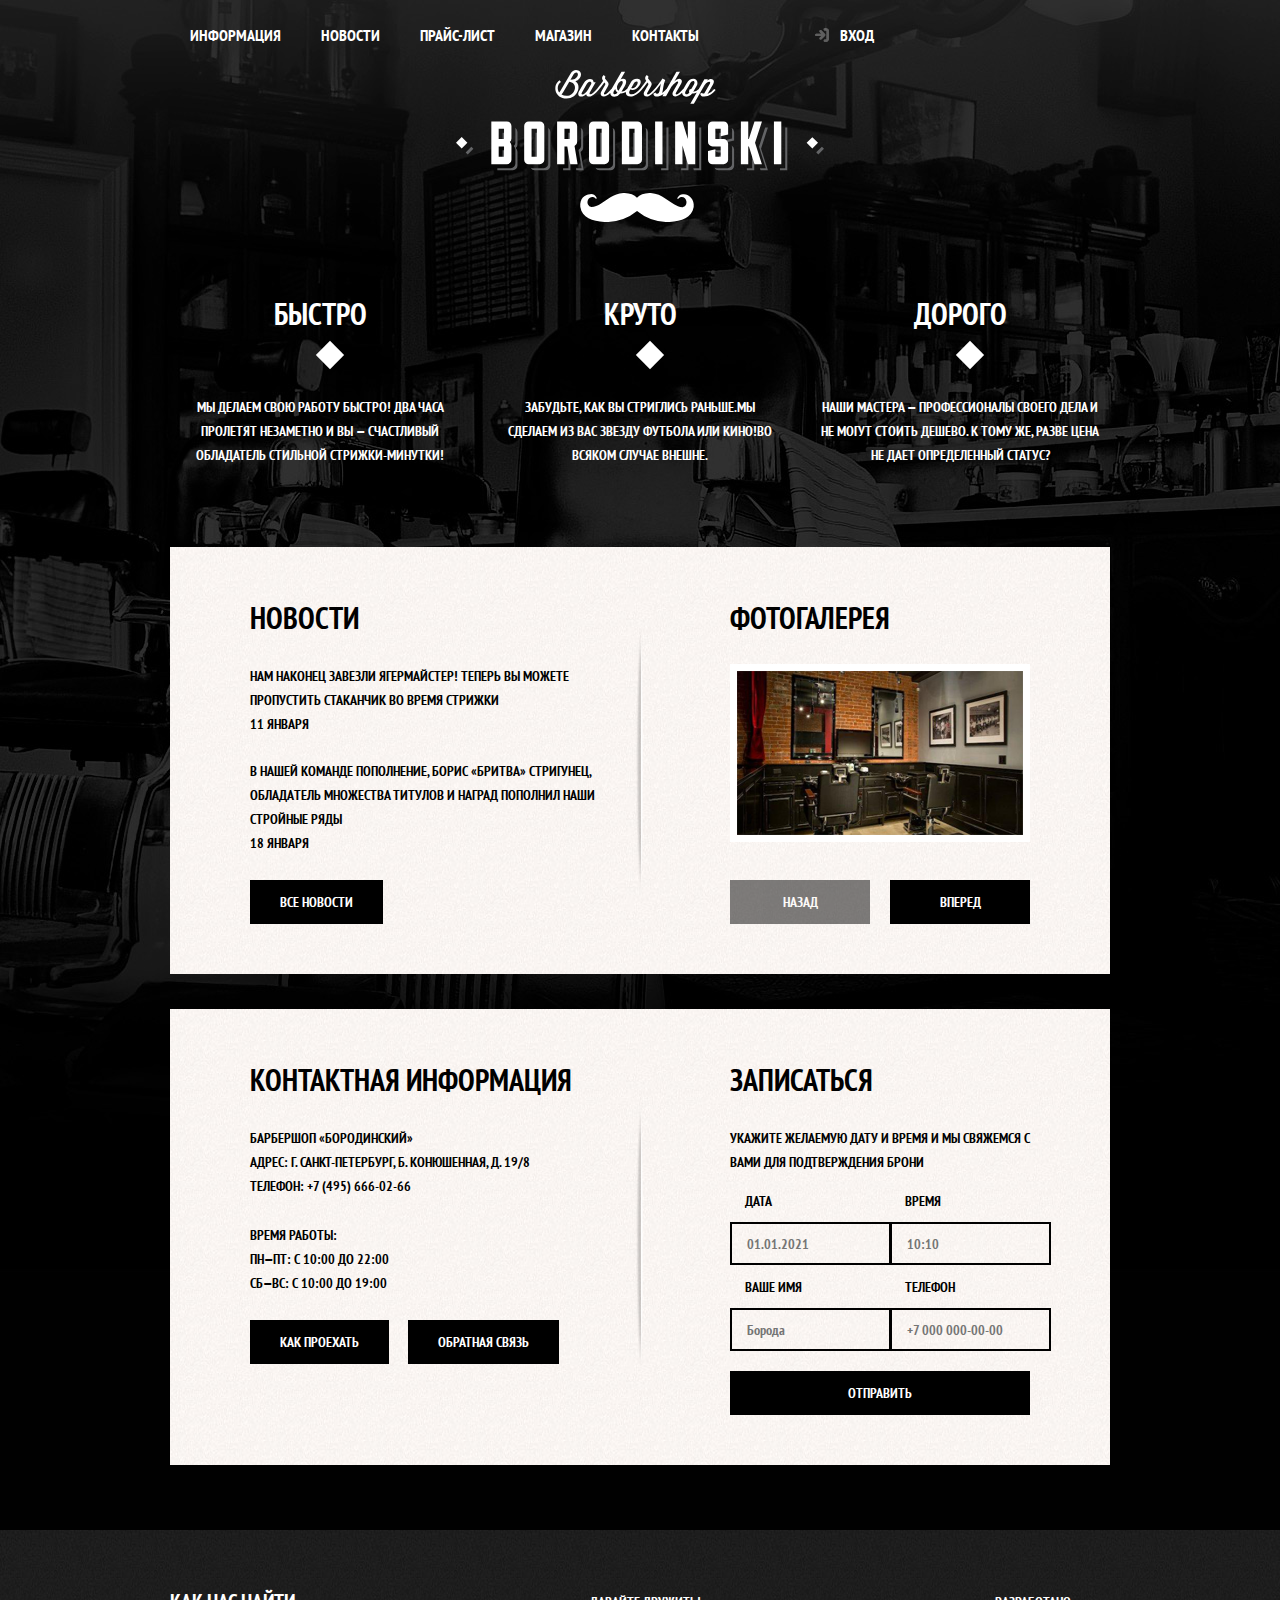
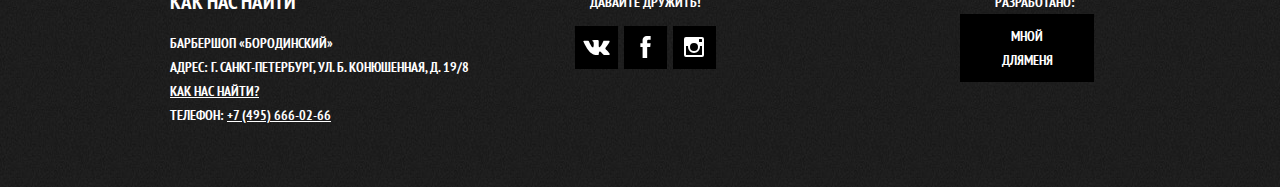
==== index.html @ 8b4784a9 "28112021" ====
<!DOCTYPE html>
<html class="page" lang="ru">

<head>
  <meta charset="UTF-8">
  <meta http-equiv="X-UA-Compatible" content="IE=edge">
  <meta name="viewport" content="width=device-width, initial-scale=1.0">
  <title>Барбершоп "Бородинский"</title>
  <link href="https://fonts.googleapis.com/css?family=PT+Sans+Narrow:400,700&amp;subset=cyrillic" rel="stylesheet">
  <link rel="stylesheet" href="css/normalize.css">
  <link rel="stylesheet" href="css/style.css">
  <link rel="stylesheet" href="css/style.min.css">

</head>

<body class="page-body">
  <!---->
  <!-- <div class="inner-page"></div> -->
  <header class="main-header">


    <nav class="main-navigator ">
 <!-- <div class="main-navigator-wrapper"></div> -->
        <div class="container">
          <ul class="site-navigation">
            <li><a href="blank.html">Информация</a></li>
            <li><a href="blank.html">Новости</a></li>
            <li><a href="price.html">Прайс-лист</a></li>
            <li><a href="catalog.html">Магазин</a></li>
            <li><a href="blank.html">Контакты</a></li>
          </ul>
          <div class="user-navigator">
            <a class="login-link" href="login.html">Вход</a>
          </div>
        </div>
        <div class="container">
          <a href="index.html" class="main-header-logo">
            <img src="img/index-logo.svg" width="368" height="153" alt="Логотип барбершопа «БОРОДИНСКИЙ»">
          </a>
        </div>
    </nav>
  </header>

  <main class="container">

    <!--логический заголовок-->
    <!-- <h1 class="visually-hidden">Барбершоп «БОРОДИНСКИЙ»</h1> -->

  <section class="features">

    <!-- <h2 class="visually-hidden">Преимущества</h2> -->
    <ul class="feature-list">
      <li class="feature-item">
        <h3>Быстро</h3>
        <p>МЫ ДЕЛАЕМ СВОЮ РАБОТУ БЫСТРО! ДВА ЧАСА ПРОЛЕТЯТ НЕЗАМЕТНО И ВЫ — СЧАСТЛИВЫЙ ОБЛАДАТЕЛЬ СТИЛЬНОЙ
          СТРИЖКИ-МИНУТКИ!</p>
      </li>
      <li class="feature-item">
        <h3>КРУТО</h3>
        <p>ЗАБУДЬТЕ, КАК ВЫ СТРИГЛИСЬ РАНЬШЕ.МЫ СДЕЛАЕМ ИЗ ВАС ЗВЕЗДУ ФУТБОЛА ИЛИ КИНО!ВО ВСЯКОМ СЛУЧАЕ ВНЕШНЕ.</p>
      </li>
      <li class="feature-item">
        <h3>ДОРОГО</h3>
        <p>НАШИ МАСТЕРА — ПРОФЕССИОНАЛЫ СВОЕГО ДЕЛА И НЕ МОГУТ СТОИТЬ ДЕШЕВО. К ТОМУ ЖЕ, РАЗВЕ ЦЕНА
          НЕ ДАЕТ ОПРЕДЕЛЕННЫЙ СТАТУС?</p>
      </li>
    </ul>
  </section>

  <div class="index-columns">
    <section class="news">
      <h2>Новости</h2>
      <ul class="news-list">
        <li class="news-item">
          <p> НАМ НАКОНЕЦ ЗАВЕЗЛИ ЯГЕРМАЙСТЕР! ТЕПЕРЬ ВЫ МОЖЕТЕ ПРОПУСТИТЬ СТАКАНЧИК ВО ВРЕМЯ СТРИЖКИ</p>
          <time datetime="2020-01-11">11 января</time>
        </li>
        <li class="news-item">
          <p>В НАШЕЙ КОМАНДЕ ПОПОЛНЕНИЕ, БОРИС «БРИТВА» СТРИГУНЕЦ, ОБЛАДAТЕЛЬ МНОЖЕСТВА ТИТУЛОВ И НАГРАД ПОПОЛНИЛ НАШИ
            СТРОЙНЫЕ РЯДЫ</p>
          <time datetime="2020-01-18">18 января</time>
        </li>
      </ul>
      <a class="button" href="blank.html">Все новости</a>
    </section>
    <section class="gallery">
      <h2>Фотогалерея</h2>
      <div class="gallery-container">
        <figure class="gallery-content">
          <a href="#">
            <img src="img/studio.png" width="286" height="164" alt="Интерьер">
          </a>
        </figure>
        <button class="button gallery-button gallery-button-back" type="button" disabled>Назад</button>
        <button class="button gallery-button gallery-button-next" type="button">Вперед</button>
      </div>
    </section>
  </div>
  <div class="index-columns">

  <section class="contacts">
    <h2>Контактная информация</h2>
    <p>
      БАРБЕРШОП «БОРОДИНСКИЙ»<br>
      АДРЕС: Г. САНКТ-ПЕТЕРБУРГ, Б. КОНЮШЕННАЯ, Д. 19/8<br>
      ТЕЛЕФОН: <a class="contacts-phone" href="tel:+78126660266">+7 (495) 666-02-66</a>
    </p>
    <p>
      ВРЕМЯ РАБОТЫ: <br>
      ПН—ПТ: С 10:00 ДО 22:00<br>
      СБ—ВС: С 10:00 ДО 19:00
    </p>
    <a class="button contacts-button-map">Как проехать</a>
    <a class="button">Обратная связь</a>
  </section>

  <section class="appointment">
    <h2>Записаться</h2>
    <p class="appointment-info">
      УКАЖИТЕ ЖЕЛАЕМУЮ ДАТУ И ВРЕМЯ И МЫ СВЯЖЕМСЯ
      С ВАМИ ДЛЯ ПОДТВЕРЖДЕНИЯ БРОНИ
    </p>
    <!-- Здесь будет форма записи -->
    <form class="appointment-form" action="https://echo.htmlacademy.ru" method="post">
      <p class="appointment-item">
        <label for="appointment-date">Дата</label>
        <input id="appointment-date" type="text" name="date" placeholder="01.01.2021">
      </p>
      <p class="appointment-item">
        <label for="appointment-time">Время</label>
        <input id="appointment-time" type="text" name="time" placeholder="10:10">
      </p>
      <p class="appointment-item">
        <label for="appointment-name">Ваше имя</label>
        <input id="appointment-name" type="text" name="name" placeholder="Борода">
      </p>
      <p class="appointment-item">
        <label for="appointment-phone">Телефон</label>
        <input id="appointment-phone" type="tel" name="phone" placeholder="+7 000 000-00-00">
      </p>
      <button class="button" type="submit">Отправить</button>
    </form>
  </section>
</div>
</main>
  <footer class="page-footer main-footer">
    <div class="container">
    <section class="footer_contacts">
      <h2 class="visually-hidden">Как нас найти</h2>
      <p>
        БАРБЕРШОП «БОРОДИНСКИЙ»<br>
        АДРЕС: Г. САНКТ-ПЕТЕРБУРГ, УЛ. Б. КОНЮШЕННАЯ, Д. 19/8<br>
        <a class="footer-adress">КАК НАС НАЙТИ?</a><br>
        ТЕЛЕФОН: <a class="footer-phone" href="tel:+78126660266">+7 (495) 666-02-66</a>
      </p>
    </section>

    <section class="footer-social">
      <h2>ДАВАЙТЕ ДРУЖИТЬ!</h2>
      <ul>
        <li>
          <span class="visuale-hidden">Вконтакте</span>
          <a class="social-button" href="#">
            <svg xmlns="http://www.w3.org/2000/svg" width="27" height="15" viewbox="0 0 26.14 14.91">
              <path d="M26 13.47l-.09-.17a13.55 13.55 0 0 0-2.6-3q-.87-.83-1.1-1.12A1 1 0 0 1 22 8a10.27 10.27 0 0 1 1.22-1.78l.88-1.16q2.35-3.13 2-4L26 .94a.8.8 0 0 0-.4-.22 2.14 2.14 0 0 0-.87 0h-3.92a.51.51 0 0 0-.27 0h-.3a.6.6 0 0 0-.15.14.93.93 0 0 0-.14.24 22.22 22.22 0 0 1-1.46 3.06q-.5.84-.93 1.46a7 7 0 0 1-.71.91 4.94 4.94 0 0 1-.52.47q-.23.18-.35.15l-.23-.05a.9.9 0 0 1-.31-.33 1.49 1.49 0 0 1-.16-.53V1.6a3.14 3.14 0 0 0 0-.62 2.12 2.12 0 0 0-.14-.44.73.73 0 0 0-.28-.33 1.57 1.57 0 0 0-.46-.18A9 9 0 0 0 12.57 0a8.93 8.93 0 0 0-3.25.33 1.83 1.83 0 0 0-.52.41q-.25.3-.07.33a1.67 1.67 0 0 1 1.16.59l.08.16a2.6 2.6 0 0 1 .19.63 6.32 6.32 0 0 1 .12 1 10.59 10.59 0 0 1 0 1.7q-.07.71-.13 1.1a2.21 2.21 0 0 1-.18.64 2.69 2.69 0 0 1-.16.3l-.07.07a1 1 0 0 1-.37.07.86.86 0 0 1-.46-.19 3.27 3.27 0 0 1-.56-.52 7 7 0 0 1-.66-.93q-.37-.6-.76-1.42l-.22-.39q-.2-.38-.56-1.11t-.62-1.43A.9.9 0 0 0 5.2.9h-.07a.93.93 0 0 0-.22-.16A1.44 1.44 0 0 0 4.6.65L.87.68A1 1 0 0 0 .1.94L0 1a.44.44 0 0 0 0 .22 1.08 1.08 0 0 0 .08.37Q.9 3.53 1.86 5.31t1.66 2.87Q4.23 9.27 5 10.24t1 1.24l.37.41.34.33a8.06 8.06 0 0 0 1 .78 16.34 16.34 0 0 0 1.4.9 7.6 7.6 0 0 0 1.79.72 6.19 6.19 0 0 0 2 .22h1.57a1.08 1.08 0 0 0 .72-.3l.05-.07a.9.9 0 0 0 .1-.25 1.38 1.38 0 0 0 0-.37 4.48 4.48 0 0 1 .09-1.05 2.77 2.77 0 0 1 .23-.71 1.74 1.74 0 0 1 .29-.4 1.19 1.19 0 0 1 .23-.2h.11a.86.86 0 0 1 .77.21 4.52 4.52 0 0 1 .83.79q.39.47.93 1.05a6.41 6.41 0 0 0 1 .87l.27.16a3.31 3.31 0 0 0 .71.3 1.53 1.53 0 0 0 .76.07l3.48-.05a1.58 1.58 0 0 0 .8-.17.68.68 0 0 0 .34-.37 1.06 1.06 0 0 0 0-.46 1.71 1.71 0 0 0-.1-.36z"
                fill="#fff" /></svg>
          </a>
        </li>
        <li>
          <span class="visuale-hidden">Фейсбук</span>
          <a class="social-button" href="#">
            <svg xmlns="http://www.w3.org/2000/svg" width="19" height="22" viewbox="0 0 10.15 21.74">
              <path d="M3.34 1.12A4.77 4.77 0 0 1 6.53 0h3.61v3.81H7.81a1.07 1.07 0 0 0-1.09.83v2.55h3.42c-.08 1.23-.24 2.45-.41 3.67h-3v10.87H2.21V10.86H0V7.21h2.19V3.66a3.83 3.83 0 0 1 1.15-2.54z"
                fill="#fff" /></svg>
          </a>
        </li>
        <li>
          <span class="visuale-hidden">Инстаграм</span>
          <a class="social-button" href="#">
            <svg xmlns="http://www.w3.org/2000/svg" width="20" height="20" viewbox="0 0 20 20">
              <path d="M18 0H2a2 2 0 0 0-2 2v16a2 2 0 0 0 2 2h16a2 2 0 0 0 2-2V2a2 2 0 0 0-2-2zm-8 6a4 4 0 1 1-4 4 4 4 0 0 1 4-4zM2.5 18a.47.47 0 0 1-.5-.5V9h2.1a3.4 3.4 0 0 0-.1 1 6 6 0 1 0 12 0 3.4 3.4 0 0 0-.1-1H18v8.5a.47.47 0 0 1-.5.5zM18 4.5a.47.47 0 0 1-.5.5h-2a.47.47 0 0 1-.5-.5v-2a.47.47 0 0 1 .5-.5h2a.47.47 0 0 1 .5.5z"
                fill="#fff" /></svg>
          </a>
          </a>
        </li>
      </ul>
    </section>

    <p class="footer-copyright">
      PАЗРАБОТАНО:
      <a class="button" href="blank.html">Мной дляменя</a>
    </p>
  </div>
  </footer>
<!-- Модальное окно форма логина  emaile@example.com  ..............-->
  <section class="modal modal-login">
    <h2>Личный кабинет</h2>
    <p class="modal-description">Введите пожалуйстав свой логин и пароль</p>

    <form class="login-form" action="https://echo.htmlacademy.ru" method="post">
      <p>
        <label for="login-login"></label>
        <input class="login-icon-user" id="login-login" type="email" name="login" placeholder=" Логин" required->
      </p>
      <p>
        <label for="login-password"></label>
        <input class="login-icon-password" id="login-password" type="password" name="password" placeholder="Пароль" required->
      </p>
      <p class="login-help">
        <label class="login-checkbox">
          <input type="checkbox" name="remember">
          Запомните меня
        </label>
        <a class="restore" href="#">Я забыл пароль!</a>
      </p>
      <button class="button" type="submit">Войти</button>
    </form>
    <button class="modal-close" type="button" ></button> <!--aria-label="Закрыть"-->
    <span class="visuale-hidden">Закрыть</span>
  </section>
<!-- Конец Модальное окно форма логина  emaile@example.com  ..............-->


<!-- <section class="contacts">

  <a class="button contacts-button-map" href="map.html">Как проехать</a>
  <a class="button" href="contacts.html">Как проехать</a>

</section> -->

<section class="modal modal-map">
    <h2 class="">Как до нас добраться</h2>
    <iframe src="https://www.google.com/maps/embed?pb=!1m18!1m12!1m3!1d1998.6037999040354!2d30.322010416394033!3d59.938716271971415!2m3!1f0!2f0!3f0!3m2!1i1024!2i768!4f13.1!3m3!1m2!1s0x4696310fca5ba729%3A0xea9c53d4493c879f!2sBolshaya+Konyushennaya+ul.%2C+19%2C+Sankt-Peterburg%2C+Russia%2C+191186!5e0!3m2!1sen!2s!4v1441888483426"
    width="600" height="450" allowfullscreen></iframe>
        <!-- <img src="img/map.jpg" width="766" height="560" alt="Барбершоп расположен по адресу ул. Большая Конюшенная 19/8, Санкт-Петербург"> -->
    <button class="modal-close" type="button" aria-label="Закрыть"></button>
  </section>

  <script src="js/popup.js"></script>
  <script src="js/map.js"></script>

</body>
</html>
---- css/style.css ----
/************************** Fonts **************************/
@font-face {
	font-family: "PT Sans Narrow";
	src: url("../fonts/ptsansnarrow.woff2") format("woff2"),
		 url("../fonts/ptsansnarrow.woff") format("woff");
	font-weight: normal;
	font-style: normal;
}

@font-face {
	font-family: "PT Sans Narrow";
	src: url("../fonts/ptsansnarrowbold.woff2") format("woff2"),
		 url("../fonts/ptsansnarrowbold.woff") format("woff");
	font-weight: bold;
	font-style: normal;
}

:root{
  --basic-black: #000000;
  --basic-extra-dark: #242424;
  --basic-dark: #ABA9A7;
  --basic-neutral: #e5e5e5;
  --basic-extra-light: #f8f5f2;
  --basic-white: #FFFFFF;

  --special: #663d15;

}

/************************** Global **************************/

body {
    min-width: 960px;
    margin: 0;
    padding: 0;
    font-size: 14px;
    line-height: 24px;
    font-family: "PT Sans Narrow", Arial, sans-serif;
    font-weight: 700;
    color: var(--basic-white);
    text-transform: uppercase;
    background-color: var(--basic-black);
    background-image: url(../img/bg.jpg);
    background-position: top center;
    background-repeat: no-repeat;

}

a {
  text-decoration: none;
}

 img{
   max-width: 100%;
   height: auto;
 }
/*скрываем кнопки*/
.visuale-hidden:not(:focus):not(:active),
input[type="checkbox"].visually-hidden,
input[type="radio"].visually-hidden {
    position: absolute;
    width: 1px;
    height: 1px;
    margin: -1px;
    border: 0;
    padding: 0;
    white-space: nowrap;
    -webkit-clip-path: inset(100%);
    clip-path: inset(100%);
    clip: rect(0 0 0 0);
    overflow: hidden;
}
/************************** Grid **************************/

.page{
  height: 100%;
}

.page-body{
  min-height: 100%;
  display: grid;
  grid-template-rows: max-content 1fr max-content;
  align-content: start;
}

/************************** Grid for pages**************************/

.page-catalog{
  display: grid;
  grid-template-columns: 180px 1fr;
  align-content: center;
  /* outline: 5px solid rgba(255, 0, 0, 0.7);
  outline-offset: -5px; */
}

.page-catalog .page-title{
  grid-column: 1 / -1;
  /* outline: 5px solid rgba( 0, 255, 0, 0.7);
  outline-offset: -5px; */
}

.page-catalog .breadcrumbs{
  grid-column: 1 / -1;
  /* outline: 5px solid rgba( 0, 0, 255, 0.7);
  outline-offset: -5px; */
}

/* .filter{
  outline: 5px solid rgba(204, 0, 255, 0.7);
  outline-offset: -5px;
}*/

/* .catalog{
  outline: 5px solid rgba(0, 162, 255, 0.7);
  outline-offset: -5px;
}
*/
/************************** Main header **************************/

.main-header{
  margin-bottom: 70px;

  /* outline: 5px solid rgba(0, 255, 0, 0.3);
  outline-offset: -5px; */
}
.inner-page .main-header{
  background-color: var(--basic-black);
}

 /************************** Main navigation **************************/

 .main-navigator .container{
   display: flex;
   flex-direction: row;
   align-items: center;
   font-size: 16px;
   line-height: 20px;
   color: var(--basic-white);
   background-color: transparent;
 }

 .main-navigation a {
  display: block;
  padding: 26px 20px;
  color: #fff;
}

.inner-page .main-navigator{
  display: flex;
  align-items: flex-start;
  flex-direction: row;
}

 .main-navigator-wrapper{
   width: 100%;
   margin-bottom: 60px;
   background-color: var(--basic-black);
 }

 .main-navigation ul {
  margin: 0;
  padding: 0;
  list-style: none;
}

/************************** Logo **************************/

.main-header-logo{
  display: inline-block;
  order: 1;
  width: 368px;
  height: 153px;
  margin: 0 auto;
  /* outline: 5px solid rgba(255, 0, 0, 0.3);
  outline-offset: -5px; */
 }

 .inner-page .main-header-logo{
    display: inline-block;
    order: 0;
    width: 111px;
    height: 24px;
    padding: 15px 20px;

 }

 /************************** Container **************************/

 .container{
   width: 940px;
   margin: 0 auto;
   padding: 0 10px;
 }

.main-navigation-wrapper .container{
  display: flex;
  justify-content: space-between;
}

 .site-navigation{
   display: flex;
   flex-wrap: wrap;
   width: 620px;
   margin: 0;
   padding: 0;
   min-height: 70px;

   /* outline: 5px solid rgba(0, 255, 255, 0.3);
   outline-offset: -5px; */

   list-style: none;
 }

 .site-navigation-current {
  position: relative;
}

 .site-navigation-current a:not([href]){
  background-color: var(--basic-black);
}

.site-navigation-current::after {
  content: "";
  position: absolute;
  right: 20px;
  bottom: 0;
  left: 20px;
  height: 5px;
  background-color: #ffffff;
}

 /************************** User navigtion **************************/

 .user-navigator{
  max-width: 140px;
  float: right;
  min-height: 70px;
  /* outline: 5px solid rgba(255, 0, 255, 0.3);
  outline-offset: -5px; */
 }

 .inner-page .user-navigation{
   margin-left: auto;
 }

 .site-navigation a,
 .user-navigator a {
   color: var(--basic-white);
   display: block;
   padding: 25px 20px;

 }

.site-navigation a:hover,
.site-navigation a:focus,
.user-navigator a:hover,
.user-navigator a:focus {
    background-color: var(--basic-extra-dark);
}


.inner-page{
  color: var(--basic-black);
  background-color: var(--basic-extra-light);
  background-image: url("../img/pattern-light.jpg");
  background-position: 0 0;
  background-repeat: repeat;
}

.page-title{
  margin: 0;
  padding: 0;
  margin-bottom: 15px;
  font-size: 30px;
  line-height: 42px;
}

/* .page-body{

} */

/************************** Breadcrumbs **************************/

.breadcrumbs{
  list-style: none;
  margin: 0;
  padding: 0;
  display: flex;
  justify-content: flex-start;
  flex-wrap: wrap;
}

.breadcrumbs li{
  position: relative;
  margin-right: 42px;
}

.breadcrumbs li::after{
  content: "";
  position: absolute;
  top: 7px;
  right: -25px;
  width: 8px;
  height: 8px;
  background-color: #000000;
  transform: rotate(45deg);
}

.breadcrumbs li:last-child{
  margin-right: 0;
}

.breadcrumbs-current::after{
  display: none;
}

.breadcrumbs a {
  color: var(--basic-black);
}
.breadcrumbs a:hover,
.breadcrumbs a:focus{
  text-decoration: underline;
}

.breadcrumbs-current{
  color: var(--basic-dark);
}



/************************** Login link **************************/

.login-link::before{
  content: "";
  position: absolute;
  top: 27px;
  left: 24px;
  width: 16px;
  height: 18px;
  background-image: url(../img/login.svg);
  background-repeat: no-repeat;
  background-position: 0 0;
  opacity: 0.3;
}

.login-link:hover:before,
.login-link:focus:before,
.login-link:active:before {
  opacity: 1;
}

.user-navigator .login-link{
  padding-left: 50px;
  position: relative; /*привязка к элементу вход*/
/*
  outline: 5px solid rgba(255, 0, 255, 0.3);
  outline-offset: -5px; */
}

/************************** Features **************************/

.features {
  margin-bottom: 80px;
  /* outline: 5px solid rgba(255, 0, 0, 0.3); */
}

.feature-list{
  display: grid;
  grid-template-columns: 1fr 1fr 1fr;
  column-gap: 20px;
  margin: 0;
  padding: 0;
  list-style: none;
}

.feature-item{
  width: 300px;
  text-align: center;

  /* outline: 5px solid rgba(0, 255, 255, 0.3);
  outline-offset: -5px; */
}
/* квадратик 3 шт */
.feature-item h3{
  position: relative;
  margin: 0;
  margin-bottom: 60px;
  font-size: 30px;
  font-size: 30px;
  line-height: 42px ;
}
/* квадратик 3 шт */
.feature-item h3::after{
  content: "";
  position: absolute;
  bottom: -30px;
  left: 50%;
  width: 20px;
  height: 20px;
  margin-left: -10x;
  background-color: var(--basic-white);
  transform: rotate(45deg);
}

.feature-item p {
  margin: 0 10px;
}

/************************** Index columns **************************/

.index-columns {
  display: flex;
  justify-content: space-between;
  padding: 50px 80px;
  margin-bottom: 35px;
  color: var(--basic-black );
  background-color:var(--basic-extra-light) ;
  background-image: url(../img/line.png), url(../img/pattern-light.jpg);/*рябь и рлоска новости фото галеререя*/
  background-position: center, 0 0;
  background-repeat: no-repeat, repeat;

  /* outline: 5px solid rgba(255, 0, 0, 0.7) */
}

.index-columns h2 {
  margin: 0;
  margin-bottom: 25px;
  font-size: 30px;
  line-height: 42px;
}

/************************** News **************************/

.news{
  width: 380px;
/*
  outline: 5px solid rgba(0, 255, 255, 0.7);
  outline-offset: -5px; */
}

.news-list{
  margin: 0;
  margin-bottom: 25px;
  padding: 0;
  list-style: none;
}

.news-item {
  margin-bottom: 23px;
}

.news-item p{
  margin-bottom: 0px;
}


/************************** Button **************************/

.button{
  display: inline-block;
  margin-right: 16px;
  padding: 10px 30px;
  font: inherit;
  text-align: center;
  color: var(--basic-white);
  vertical-align: middle;
  text-transform: uppercase;
  background-color: var(--basic-black);
  border: none;
  cursor: pointer;
}

.button:hover,
.button:focus,
.button:active {
    background-color: var(--special);
}

.button.disabled,
.button:disabled {
    cursor: default;
    opacity: 0.5;
    background-color: var(--basic-black);
}


/* Gallery */

.gallery {
  width: 300px;
  /* outline: 5px solid rgba(0, 255, 0, 0.7);
  outline-offset: -5px; */
}

.gallery-container{
  position: relative;
  height: 260px;

  /* outline: 5px solid red; */
}

.gallery-content{
  height: 164px;
  margin: 0;
  background-color: var(--basic-dark);
  border: 7px solid var(--basic-white);
}

.gallery-content img{
  width: 286px;
  height: 164px;
}

.gallery-button {
  position: absolute;
  bottom: 0;
  box-sizing: border-box;
  width: 140px;
  margin: 0;
}

.gallery-button-back{
  left: 0;
}

.gallery-button-next{
  right: 0;
}

/*Contacts*/

.contacts{
  width: 380px;
  /* outline: 5px solid rgba(0, 255, 255, 0.7);
  outline-offset: -5px; */
}

.contacts p {
  margin: 0;
  margin-bottom: 25px;
}

.contacts-phone{
  color: inherit;
}

/*Appointment*/

.appointment{
  width: 300px;
/*
  outline: 5px solid rgba(0, 255, 0, 0.7);
  outline-offset: -5px; */
}

.appointment-form{
  display: flex;
  flex-wrap: wrap;
  justify-content: space-between;
}

.appointment-info{
  margin: 0;
  margin-bottom: 15px;
}

.appointment-item{
  width: 140px;
  margin-top: 0;
  margin-bottom: 10px;

  /* outline: 5px solid red; */
}

.appointment-item label{
  display: block;
  margin-bottom: 9px;
  margin-left: 15px;
}


.appointment-item input{
  width: 140px;
  padding-top: 8px;
  padding-right: 15x;
  padding-bottom: 7px;
  padding-left: 15px;
  font: inherit;
  background-color: transparent;
  border: 2px solid var(--basic-black);
}
.appointment-item input:focus{
  border-color: var(--special);
}

.appointment .button{
  display: block;
  width: 100%;
  margin-top: 10px;
  margin-right: 0;
}

/************************** Big heading **************************/

.inner-content .big-heading{
  display: flex;
  align-items: center;
  margin-top: 55px;
  margin-bottom: 65px;
  font-size: 48px;
  line-height: 48px;
  text-align: center;
}

.big-heading::before,
.big-heading::after{
  flex-grow: 1; /*автоматичекая ширина*/
  flex-shrink: 0; /*автоматичекая ширина*/
  display: block;
  content: "";
  /* width: 180px; */
  height: 2px;
  background: var(--basic-black);
}

.big-heading::before{
  margin-right: 25px;
}

.big-heading::after{
  margin-left: 25px;
}

/************************** Inner columns **************************/

.inner-columns{
  display: flex;
  justify-content: space-between;
  flex-wrap: wrap;
  /* margin: 60px 0;
  outline: 5px solid rgba(255, 0, 0, 0.7); */
}

.inner-column-left, .inner-column-right{
  width: 460px;
  /* outline-offset: -5px;
  outline: 5px solid rgba(0, 255, 255, 0.7); */
}

.inner-column-left, *:first-child
.inner-column-right, *:first-child{
  margin-top: 0 ;
}

.inner-column-left, *:last-child
.inner-column-right, *:last-child{
  margin-bottom: 0 ;

}

.inner-columns >h3:first-child{
  margin-top: 0;
  width: 100%;
  /* outline-offset: -5px;
  outline: 5px solid rgba(0, 255, 0, 0.7); */
}
/************************** Custom list **************************/

.custom-list-1{
  margin: 14px 0;
  padding: 0;
  list-style: none;
}

.custom-list-1 li{
  position: relative;
  margin-bottom: 15px;
  padding-left: 20px;
}

.custom-list-1 li::before{
  content: "";
  position: absolute;
  top: 8px;
  left: 0;
  width: 8px;
  height: 8px;
  background-color: var(--basic-black);
  transform: rotate(45deg);
}


/************************** Custom table **************************/
.custom-table-1{
  width: 100%;
}

.custom-table-1 td{
  width: 50%;
}

.custom-table-1  td:last-child{
  text-align: center;
}


/************************** Catalog **************************/

.catalog{
  margin-left: 60px;
  /* outline-offset: -5px;
  outline: 5px solid rgba(0, 255, 255, 0.7);*/
}

.catalog-list{
  display: grid;
  grid-template-columns: 1fr 1fr 1fr;
  list-style: none;
  /* display: flex;
  flex-wrap: wrap; */

  padding: 0;
  margin: 0;
  margin-bottom: 25px;
  list-style: none;

}
.catalog-item{
  width: 220px;
  min-height: 285px;
  margin-right: 20px;
  margin-bottom: 20px;
  background-color: var(--basic-extra-light);
  box-shadow: 0 0 10px rgba(0, 0, 0, 0.1);
}

.catalog-item:ntn-cild(3n){
  margin-right: 0;
}

.catalog-item-image{
  width: 220px;
  height: 165px;
  margin: 0;
  object-fit: contain;
  background-color: #f7f7f7;
}

.catalog-item-price{
  display: flex;
  margin: 15px;
  margin-top: 0;
}

.catalog-item a{
  display: flex;
  flex-direction: column;
  color:var(--basic-black);
}

.catalog-item h3{
  order: -1;
  margin-top: 17px;
  margin-right: 25px;
  margin-bottom: 12px;
  margin-left: 16px;
  font-size: 14px;
  line-height: 18px;
}

.catalog-category{
  display: block;
  text-decoration: none;
}

.catalog-item-price b{
  width: 112px;
  padding: 13px 25px 11px;
  box-sizing: border-box;
  font-size: 14px;
  line-height: 20px;
  text-align: center;
  background-color: var(--basic-neutral);
}

.catalog-item-price .button{
  padding: 13px 18px 11px;
  margin-right: 0;
  line-height: 20px;
  color: var(--basic-white);
}

.catalog-columns{
  display: flex;
  justify-content: space-between;
}
/************************** Inner contet **************************/

.inner-content{
  margin-bottom: 75px;
}

.inner-content h2{
  margin-top: 60px;
  margin-bottom: 30px;
  font-size: 24px;
  line-height: 30px;
}

.inner-content h3{
  margin-top: 60px;
  margin-bottom: 30px;
  font-size: 20px;
  line-height: 24px;
}

.inner-content h2 + h3{
  margin-top: 30px;
}

.inner-content p{
  margin: 14px 0;
}

.inner-content table{
  border-collapse: collapse;
}

.inner-content td{
  padding: 10px 15px;
  border: 2px solid var(--basic-black);
}

/************************** Pagination **************************/

.pagination-list{
  display: flex;
  flex-wrap: wrap;
  padding: 0;
  margin: 0;
  list-style: none;
}


.pagination-item{
  margin-right: 5px;
}

.pagination-item:last-child{
  margin-right: 0;
}

.pagination-item a{
  display: block;
  padding: 10px 19px;
  color: var(--basic-white);
  background-color: var(--basic-black);
}

.pagination-item a:hover,
.pagination-item a:focus,
.pagination-item a:active {
    background-color: var(--special);
}


.pagination-item-current a,
.pagination-item-current a:hover,
.pagination-item-current a:focus,
.pagination-item-current a:active{
  color: var(--basic-black);
  background-color: var(--basic-white);
}

.pagination-item-current a {
  display: block;
  background-color: #fff;
  padding: 10px 19px;
  margin-right: 5px;
}



/************************** Product photos **************************/

.product-photo-preview{
  list-style: none;
  display: flex;
  padding: 0;
  margin: 0;
}

.product-photo-preview li{
  width: 140px;
  height: 149px;
  margin-right: 20px;
  box-shadow: 0 0 10px 2px rgba(0, 0, 0, 0.1);
}

.product-photo-preview li:hover{
  box-shadow: 0 0 10px 2px rgba(0, 0, 0, 0.2);
}
.product-photo-full{
  display: block;
  width: 460px;
  height: 480px;
  margin: 0;
  margin-bottom: 35px;
  box-shadow: 0 0 10px 2px rgba(0, 0, 0, 0.1);
}

.product-article{
  text-align: right;
  color: var(--basic-dark);
}

.product-price b{
  line-height: 20px;
  text-align: center;
  background-color: var(--basic-neutral);
  width: 112px;
  padding-top: 13px;
  padding-right: 36px;
  padding-bottom: 11px;
  padding-right: 36px;
  box-sizing: border-box;

}

/************************** Product info **************************/
.product-info {
 width: 390px;
 padding-top: 23px;
 padding-left: 80px;
 /* outline: 5px solid rgba(255, 0, 255, 0.7);
 outline-offset: -5px; */
}

.product-description{
  display: flex;
  justify-content: space-between;
  padding-right: 10px;
  margin-bottom: 29px;
}

.product-description p{
  width: 200px;
}

.product-info .product-text{
  margin-bottom: 35px;
}

.product-info .product-price{
  display: flex;
  margin-bottom: 63px;
}

.product-price .button{
  padding-right: 17px;
  padding-left: 17px;
}

.product-info p{
  margin: 0;
}

.product-info h3{
  margin: 0;
  margin-bottom: 27px;
  font-size: 24px;
  line-height: 30px;
}

.product-info li{
  position: relative;
  padding-left: 23px;
}
.product-info li::before{
  content: "";
  position: absolute;
  top: 7px;
  left: 2px;
  width: 8px;
  height: 8px;
  background-color: var(--basic-black);
  transform: rotate(45deg);
}

.product-info ul{
  list-style: none;
  margin: 0;
  padding: 0;
}

/************************** Main footer **************************/

.main-footer {
  padding: 60px 0;
  margin-top: 65px;
  color: var(--basic-white);
  background-color: var(--basic-extra-dark);
  background-image: url(../img/pattern-dark.jpg);
  background-position: 0 0;
  background-repeat: repeat;
/*
  outline: 5px solid rgba(255, 0, 0, 0.7);
  outline-offset: -5px; */
}

.main-footer .container{
  display: grid;
  grid-template-columns: 1fr 1fr 1fr;
}

.footer_contacts{
  margin: 0;
  width: 320px;
/*
  outline: 5px solid rgba(0, 255, 255, 0.7);
  outline-offset: -5px; */
}

.footer_contacts p{
  margin: 0;
}

.footer_contacts a{
  color: var(--basic-white);
  text-decoration: underline;
}

.footer_contacts a:hover,
.footer_contacts a:focus{
text-decoration: none;
}

.footer-social {
  width: 145px;
  justify-self: center;
  text-align: center;
/*
  outline: 5px solid rgba(0, 255, 0, 0.7);
  outline-offset: -5px; */
}

.footer-social ul{
  display: -webkit-box;
  display: -ms-flexbox;
  display: flex;
  -ms-flex-wrap: wrap;
  flex-wrap: wrap;
  -webkit-box-pack: justify;
  -ms-flex-pack: justify;
  justify-content: space-between;
  margin: 0 auto;
  padding: 0;
  width: 141px;
  list-style: none;
}

.footer-social h2{
  font-size: 14px;
}

.footer-copyright{
  max-width: 150px;
  margin: 0;
  justify-self: end;
  text-align: center;
/*
  outline: 5px solid rgba(225, 0, 255, 0.7);
  outline-offset: -5px; */
}

/* Social button */

.social-button {
  display: flex;
  align-items: center;
  justify-content: center;
  width: 43px;
  height: 43px;
  background-color: var(--basic-black);
  color: inherit;
}

.social-button:hover,
.social-button:focus {
  background-color: var(--basic-white);
}


.social-button:hover path,
.social-button:focus path{
  fill: var(--basic-black);
}

.footer-copyright .button:hover,
.footer-copyright .button:focus {
    color: var(--basic-black);
    background-color: var(--basic-white);
}

/************************* Filters *************************/
.filter{
  width: 180px;
  /* outline: 5px solid rgba(225, 0, 255, 0.7);
  outline-offset: -5px; */

}

.filter fieldset{
  padding: 0;
  margin: 0;
  margin-bottom: 30px;
  border: none;
}


.filter fieldset:first-child{
  margin-bottom: 35px;
}


.filter legend{
  margin-bottom: 30px;
  font-size: 24px;
  line-height: 30px;
}

legend{
  box-sizing: border-box;
    color: inherit;
    display: table;
    max-width: 100%;
    padding: 0;
    white-space: normal;
}

.filter ul{
  padding: 0;
  margin: 0;
  list-style: none;
  line-height: 18px;
}

.filter-option{
  margin-bottom: 15px;
  padding-left: 43px;
}

.filter-option label{
  position: relative;
  display: block;
  cursor: pointer;
  user-select: none;
}

.filter-input-checkbox:hover + label,
.filter-input-checkbox:focus + label {
  color: var(--special);
}

.filter-input-checkbox + label::before{
  content: "";
  position: absolute;
  left: -42px;
  top: 0;
  width: 16px;
  height: 16px;
  border: 2px solid #000000;
}

.filter-input-checkbox:checked + label::after{
  content: "";
  position: absolute;
  top: 4px;
  left: -38px;
  width: 12px;
  height: 12px;
  background-image: url("../img/cross.svg");
  background-repeat: no-repeat ;
  background-position: 0 0;
  /* background-color: green; */
}

.filter-input-radio + label::before{
  content: "";
  position: absolute;
  left: -42px;
  top: -1px;
  width: 16px;
  height: 16px;
  border: 2px solid #000000;
  border-radius: 50%;
}

.filter-input-radio:checked + label::after{
  content: "";
  position: absolute;
  top: 5px;
  left: -36px;
  width: 8px;
  height: 8px;
  background-color: #000000;
  border-radius: 50%;
}

.filter-button{
  padding-right: 30px;
  padding-left: 30px;
}

/************************* Modal *************************/

.modal{
  position: fixed;
  top: 0;
  right: 0;
  bottom: 0;
  left: 0;
  margin: 0 auto;
  color: var(--basic-black);
  background-color: var(--basic-extra-light);
  background-image: url(../img/pattern-light.jpg);
  background-position: 0 0;
  background-repeat: repeat;
  box-shadow: 0 30px 50px rgba(0, 0, 0, 0.7);
}

/************************* Modal close крестик в модалк*************************/

.modal-close{
  position: absolute;
  top: 0;
  right: -34px;
  width: 22px;
  height: 22px;
  /* background-color: red; */
  border: 0;
  cursor: pointer;
  background-color: transparent;
}

.modal-close::before,
.modal-close::after{
  content: "";
  position: absolute;
  top: 10px;
  left: 2px;
  width: 19px;
  height: 3px;
  background-color: var(--basic-dark);
}

.modal-close::before{
  transform: rotate(45deg);
}

.modal-close::after{
  transform: rotate(-45deg);
}



/************************* Modal map *************************/
.modal-map{
  display: none;
  width: 766px;
  height: 560px;
  border: 7px solid white;
}

.modal-map img {
  display: block;
}

.modal-map iframe{
  position: relative;
  z-index: 2;
  border: none;
}

/************************* Modal login *************************/

/*
@-webkit-keyframes bounce {
  0% {
      -webkit-transform: translateY(-2000px);
      transform: translateY(-2000px);
  }
  70% {
      -webkit-transform: translateY(30px);
      transform: translateY(30px);
  }
  90% {
      -webkit-transform: translateY(-10px);
      transform: translateY(-10px);
  }
  100% {
      -webkit-transform: translateY(0);
      transform: translateY(0);
  }
} */

@keyframes bounce {
  0% {
      transform: translateY(-2000px);
  }
  70% {
      transform: translateY(30px);
  }
  90% {
      transform: translateY(-10px);
  }
  100% {
      transform: translateY(0);
  }
}
/* встряска */
@keyframes shake {
  0%,
  100% {
      -webkit-transform: translateX(0);
      transform: translateX(0);
  }
  10%,
  30%,
  50%,
  70%,
  90% {
      -webkit-transform: translateX(-10px);
      transform: translateX(-10px);
  }
  20%,
  40%,
  60%,
  80% {
      -webkit-transform: translateX(10px);
      transform: translateX(10px);
  }
}
@keyframes shake {
  0%,
  100% {
      -webkit-transform: translateX(0);
      transform: translateX(0);
  }
  10%,
  30%,
  50%,
  70%,
  90% {
      -webkit-transform: translateX(-10px);
      transform: translateX(-10px);
  }
  20%,
  40%,
  60%,
  80% {
      -webkit-transform: translateX(10px);
      transform: translateX(10px);
  }
}
/* @keyframes bounce {
  0% {
      -webkit-transform: translateY(-2000px);
      transform: translateY(-2000px);
  }
  70% {
      -webkit-transform: translateY(30px);
      transform: translateY(30px);
  }
  90% {
      -webkit-transform: translateY(-10px);
      transform: translateY(-10px);
  }
  100% {
      -webkit-transform: translateY(0);
      transform: translateY(0);
  }
} */

.modal-login {
  display: none;
  top: 120px;
  bottom: auto;
  width: 300px;
  padding: 50px 80px;
}

.modal-login h2 {
  margin: 0;
  margin-bottom: 20px;
  font-size: 30px;
  line-height: 42px;
}

.modal-description{
  margin: 0;
  margin-bottom: 10px;
}

.modal-show {
  display: block;
  /* -webkit-animation: bounce 0.6s; */
  animation: bounce 0.6s;
}

.modal-error {
  animation: shake 0.6s;
}

/************************* Login form *************************/

.login-form p {
  margin: 0;
  margin-bottom: 10px;
}

.login-form input[type="email"],
.login-form input[type="password"] {
    box-sizing: border-box;
    padding: 10px 5px;
    padding-right: 40px;
    width: 100%;
    font: inherit;
    color: var(--basic-black);
    text-transform: uppercase;
    background-color: var(--basic-extra-light);
    border: 2px solid var(--basic-black);

    /* outline: 5px solid rgba(225, 0, 255, 0.7);
    outline-offset: -5px; */
}

.login-form input:focus {
  border-color: var(--special);
}

.login-form .login-help{
  margin: 15px 0;
}

.login-form .button{
  width: 100%;
  margin-right: 0;
}

.login-icon-user {
  background-image: url("../img/user.svg");
  background-position: 270px center;
  background-repeat: no-repeat;
}

.login-icon-password {
  background-image: url("../img/lock.svg");
  background-position: 270px center;
  background-repeat: no-repeat;
}

/************************* Restore *************************/

.restore{
  color: var(--basic-black);
  text-decoration: underline;
}

.restore:hover,
.restore:focus {
  text-decoration: none;
}
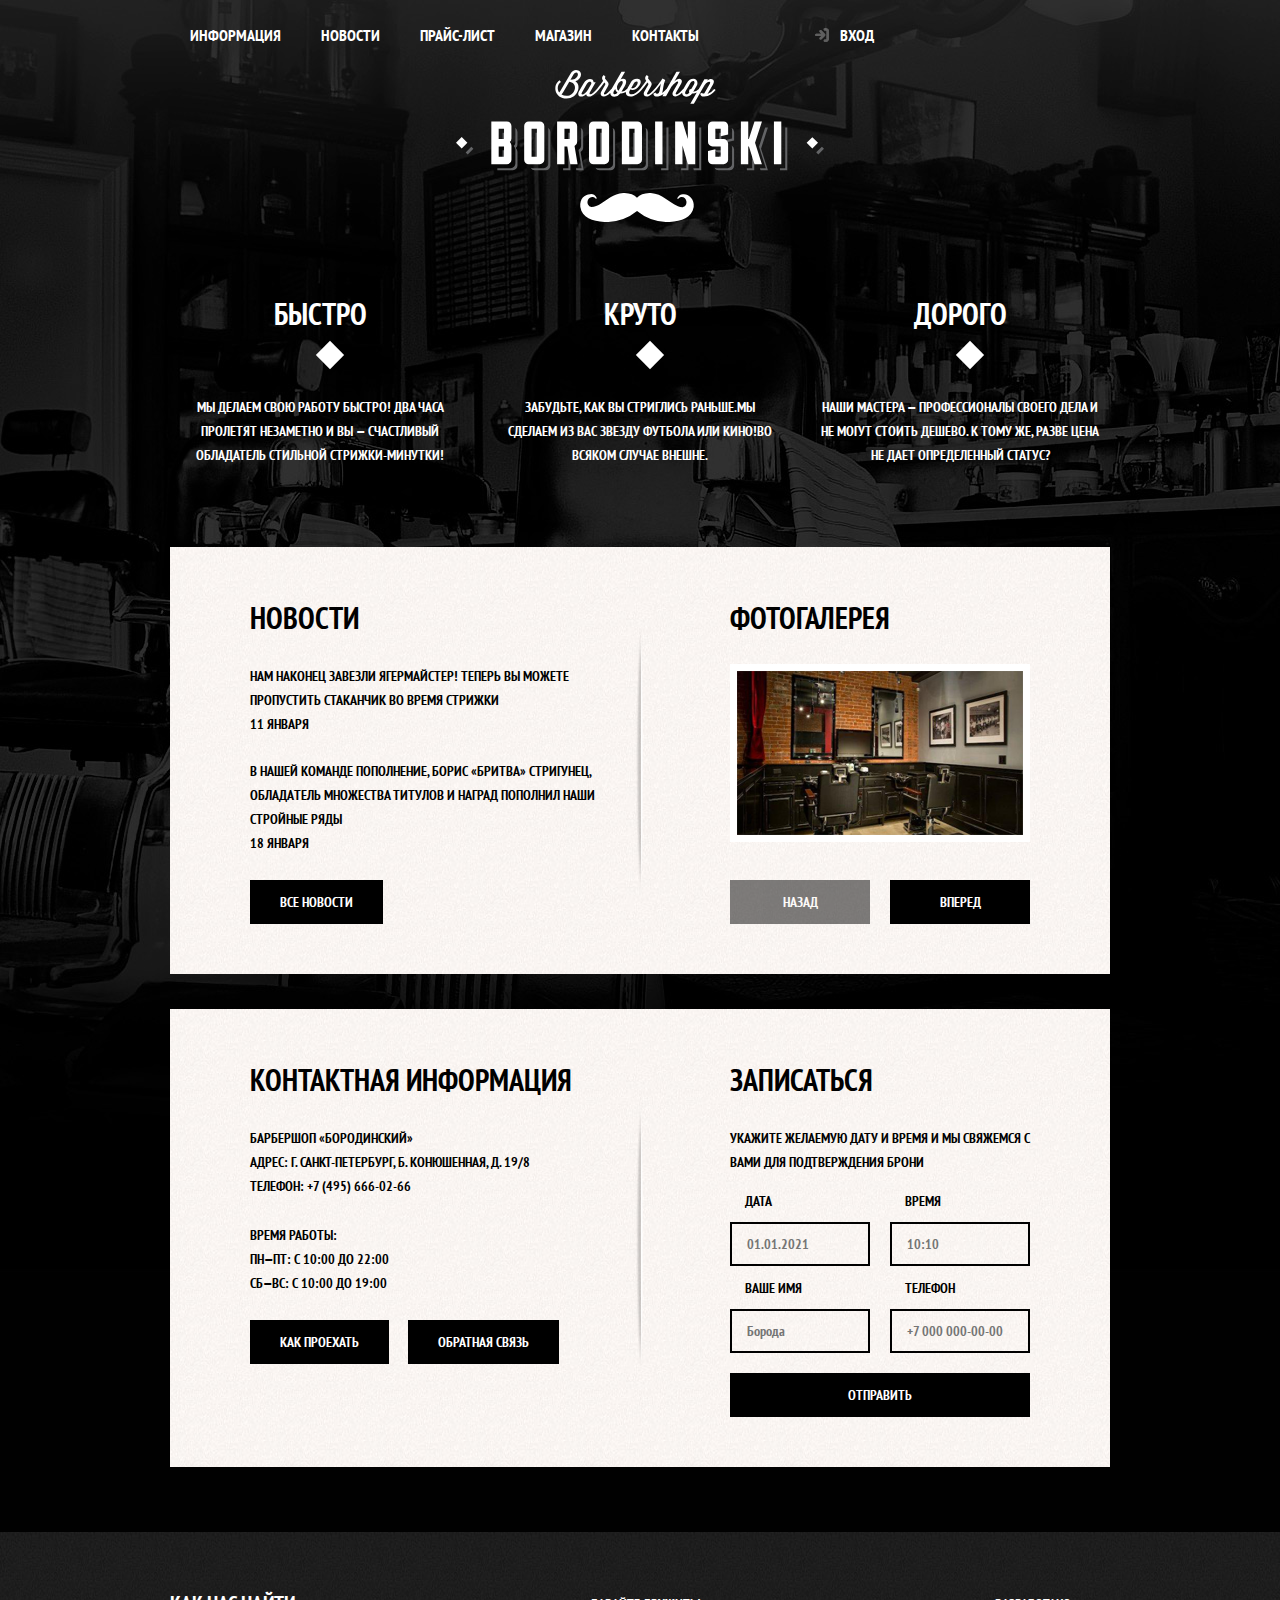
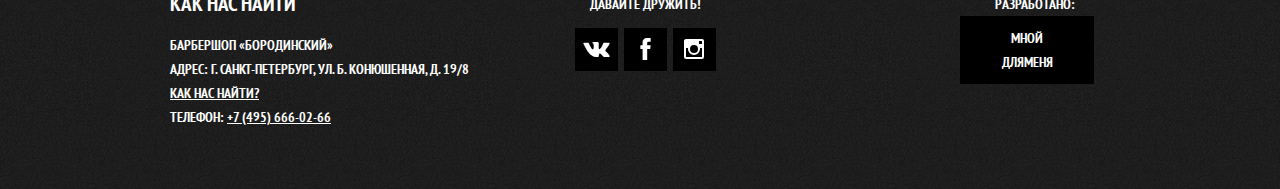
==== commit c68777f3: "appointment-form" ====
--- a/index.html
+++ b/index.html
@@ -23,11 +23,11 @@
  <!-- <div class="main-navigator-wrapper"></div> -->
         <div class="container">
           <ul class="site-navigation">
-            <li><a href="blank.html">Информация</a></li>
-            <li><a href="blank.html">Новости</a></li>
+            <li><a href="#">Информация</a></li>
+            <li><a href="#l">Новости</a></li>
             <li><a href="price.html">Прайс-лист</a></li>
             <li><a href="catalog.html">Магазин</a></li>
-            <li><a href="blank.html">Контакты</a></li>
+            <li><a href="#">Контакты</a></li>
           </ul>
           <div class="user-navigator">
             <a class="login-link" href="login.html">Вход</a>
@@ -122,19 +122,19 @@
     </p>
     <!-- Здесь будет форма записи -->
     <form class="appointment-form" action="https://echo.htmlacademy.ru" method="post">
-      <p class="appointment-item">
+      <p class="appointment-form-item">
         <label for="appointment-date">Дата</label>
         <input id="appointment-date" type="text" name="date" placeholder="01.01.2021">
       </p>
-      <p class="appointment-item">
+      <p class="appointment-form-item">
         <label for="appointment-time">Время</label>
         <input id="appointment-time" type="text" name="time" placeholder="10:10">
       </p>
-      <p class="appointment-item">
+      <p class="appointment-form-item">
         <label for="appointment-name">Ваше имя</label>
         <input id="appointment-name" type="text" name="name" placeholder="Борода">
       </p>
-      <p class="appointment-item">
+      <p class="appointment-form-item">
         <label for="appointment-phone">Телефон</label>
         <input id="appointment-phone" type="tel" name="phone" placeholder="+7 000 000-00-00">
       </p>
@@ -231,7 +231,7 @@
 <section class="modal modal-map">
     <h2 class="">Как до нас добраться</h2>
     <iframe src="https://www.google.com/maps/embed?pb=!1m18!1m12!1m3!1d1998.6037999040354!2d30.322010416394033!3d59.938716271971415!2m3!1f0!2f0!3f0!3m2!1i1024!2i768!4f13.1!3m3!1m2!1s0x4696310fca5ba729%3A0xea9c53d4493c879f!2sBolshaya+Konyushennaya+ul.%2C+19%2C+Sankt-Peterburg%2C+Russia%2C+191186!5e0!3m2!1sen!2s!4v1441888483426"
-    width="600" height="450" allowfullscreen></iframe>
+    width="766" height="603px" allowfullscreen></iframe>
         <!-- <img src="img/map.jpg" width="766" height="560" alt="Барбершоп расположен по адресу ул. Большая Конюшенная 19/8, Санкт-Петербург"> -->
     <button class="modal-close" type="button" aria-label="Закрыть"></button>
   </section>
--- a/css/style.css
+++ b/css/style.css
@@ -564,7 +564,7 @@
   margin-bottom: 15px;
 }
 
-.appointment-item{
+.appointment-form-item{
   width: 140px;
   margin-top: 0;
   margin-bottom: 10px;
@@ -572,23 +572,27 @@
   /* outline: 5px solid red; */
 }
 
-.appointment-item label{
+.appointment-form-item label{
   display: block;
   margin-bottom: 9px;
   margin-left: 15px;
 }
 
 
-.appointment-item input{
+.appointment-form-item input{
+
+  box-sizing: border-box;
+  padding: 8px 15px;
   width: 140px;
-  padding-top: 8px;
+  /* padding-top: 8px;
   padding-right: 15x;
   padding-bottom: 7px;
-  padding-left: 15px;
+  padding-left: 15px; */
   font: inherit;
   background-color: transparent;
   border: 2px solid var(--basic-black);
 }
+
 .appointment-item input:focus{
   border-color: var(--special);
 }
